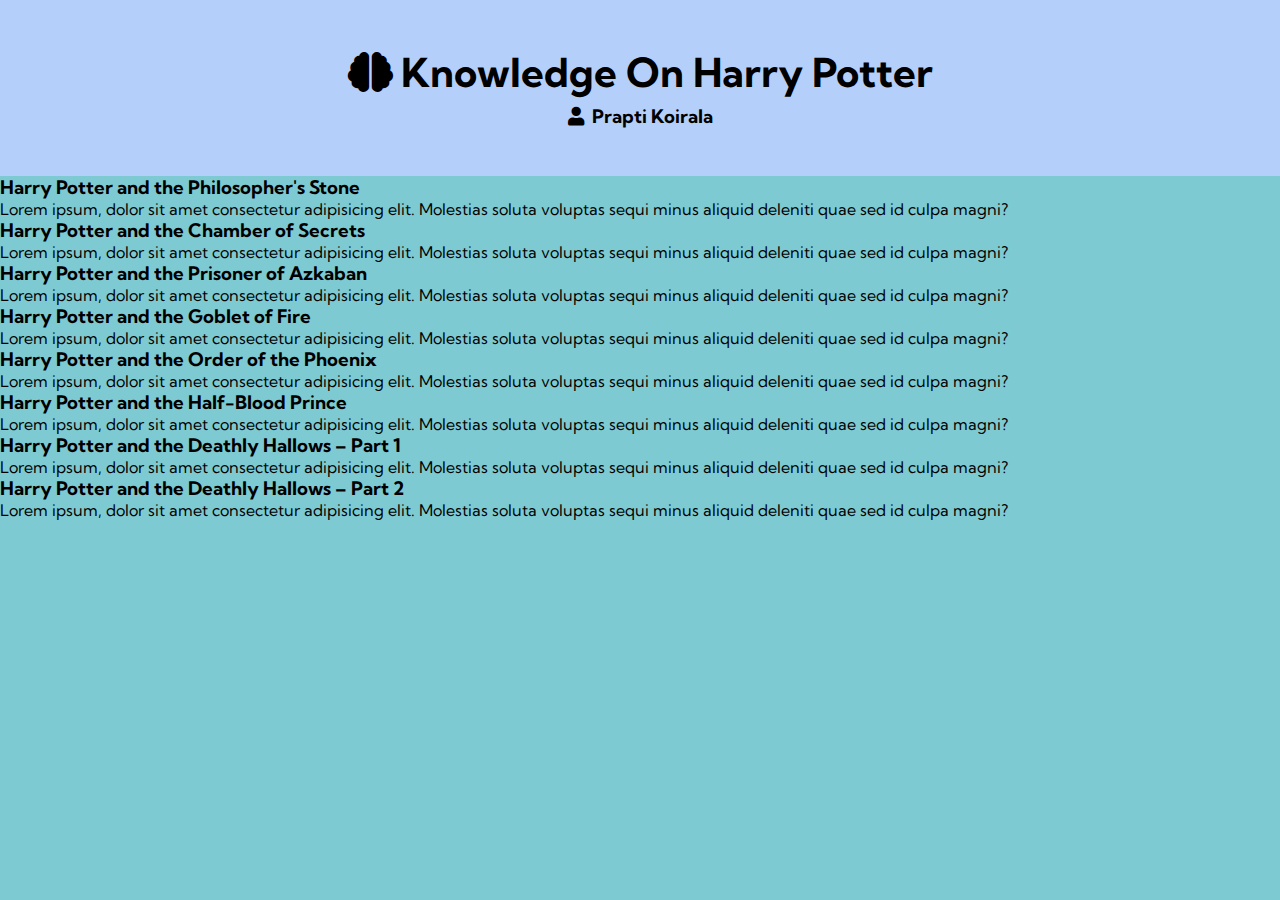
==== timeline.html @ 527f14b8 "header section" ====
<!DOCTYPE html>
<html lang="en">
<head>
    <meta charset="UTF-8">
    <meta name="viewport" content="width=device-width, initial-scale=1.0">
    <link rel="stylesheet" href="https://cdnjs.cloudflare.com/ajax/libs/font-awesome/5.14.0/css/all.min.css">
    <link href="https://fonts.googleapis.com/css2?family=Kumbh+Sans&display=swap" rel="stylesheet">
    <link rel="stylesheet" href="style.css">
    <title>Timeline</title>
</head>
<body>
    <header id="main-head">
        <div class="container">
            <h1><i class="fas fa-brain"></i>Knowledge On Harry Potter</h1>
            <h3><i class="fas fa-user"></i>Prapti Koirala</h3>
        </div>
    </header>

    <section>
        <ul>
           <li>
               <div>
                   <h3>Harry Potter and the Philosopher's Stone</h3>
                   <p>Lorem ipsum, dolor sit amet consectetur adipisicing elit. Molestias soluta voluptas sequi minus aliquid deleniti quae sed id culpa magni?</p>
               </div>
           </li>
           <li>
            <div>
                <h3>Harry Potter and the Chamber of Secrets</h3>
                <p>Lorem ipsum, dolor sit amet consectetur adipisicing elit. Molestias soluta voluptas sequi minus aliquid deleniti quae sed id culpa magni?</p>
            </div>
        </li>
        <li>
            <div>
                <h3>Harry Potter and the Prisoner of Azkaban</h3>
                <p>Lorem ipsum, dolor sit amet consectetur adipisicing elit. Molestias soluta voluptas sequi minus aliquid deleniti quae sed id culpa magni?</p>
            </div>
        </li>
        <li>
            <div>
                <h3>Harry Potter and the Goblet of Fire </h3>
                <p>Lorem ipsum, dolor sit amet consectetur adipisicing elit. Molestias soluta voluptas sequi minus aliquid deleniti quae sed id culpa magni?</p>
            </div>
        </li>
        <li>
            <div>
                <h3>Harry Potter and the Order of the Phoenix</h3>
                <p>Lorem ipsum, dolor sit amet consectetur adipisicing elit. Molestias soluta voluptas sequi minus aliquid deleniti quae sed id culpa magni?</p>
            </div>
        </li>
        <li>
            <div>
                <h3>Harry Potter and the Half-Blood Prince</h3>
                <p>Lorem ipsum, dolor sit amet consectetur adipisicing elit. Molestias soluta voluptas sequi minus aliquid deleniti quae sed id culpa magni?</p>
            </div>
        </li>
        <li>
            <div>
                <h3>Harry Potter and the Deathly Hallows – Part 1</h3>
                <p>Lorem ipsum, dolor sit amet consectetur adipisicing elit. Molestias soluta voluptas sequi minus aliquid deleniti quae sed id culpa magni?</p>
            </div>
        </li>
        <li>
            <div>
                <h3>Harry Potter and the Deathly Hallows – Part 2</h3>
                <p>Lorem ipsum, dolor sit amet consectetur adipisicing elit. Molestias soluta voluptas sequi minus aliquid deleniti quae sed id culpa magni?</p>
            </div>
        </li>
        </ul>
    </section>
</body>
</html>
---- style.css ----
:root{
    --primary-color:#7DCAD2;
    --secondary-color:#B5CFFB;
}

*{
    margin:0;
    padding:0;
    box-sizing:border-box;
}

body{
    font-family: 'Kumbh Sans', sans-serif;
    background:var(--primary-color);
}

#main-head{
    background:var(--secondary-color);
    padding:3rem 0;
}

.container{
    max-width: 1200px;
    margin:0 auto;
    text-align: center;
}

#main-head i{
    margin-right:0.5rem;
}

#main-head h1{
    font-size:2.5rem;
    margin-bottom:0.5rem;
}
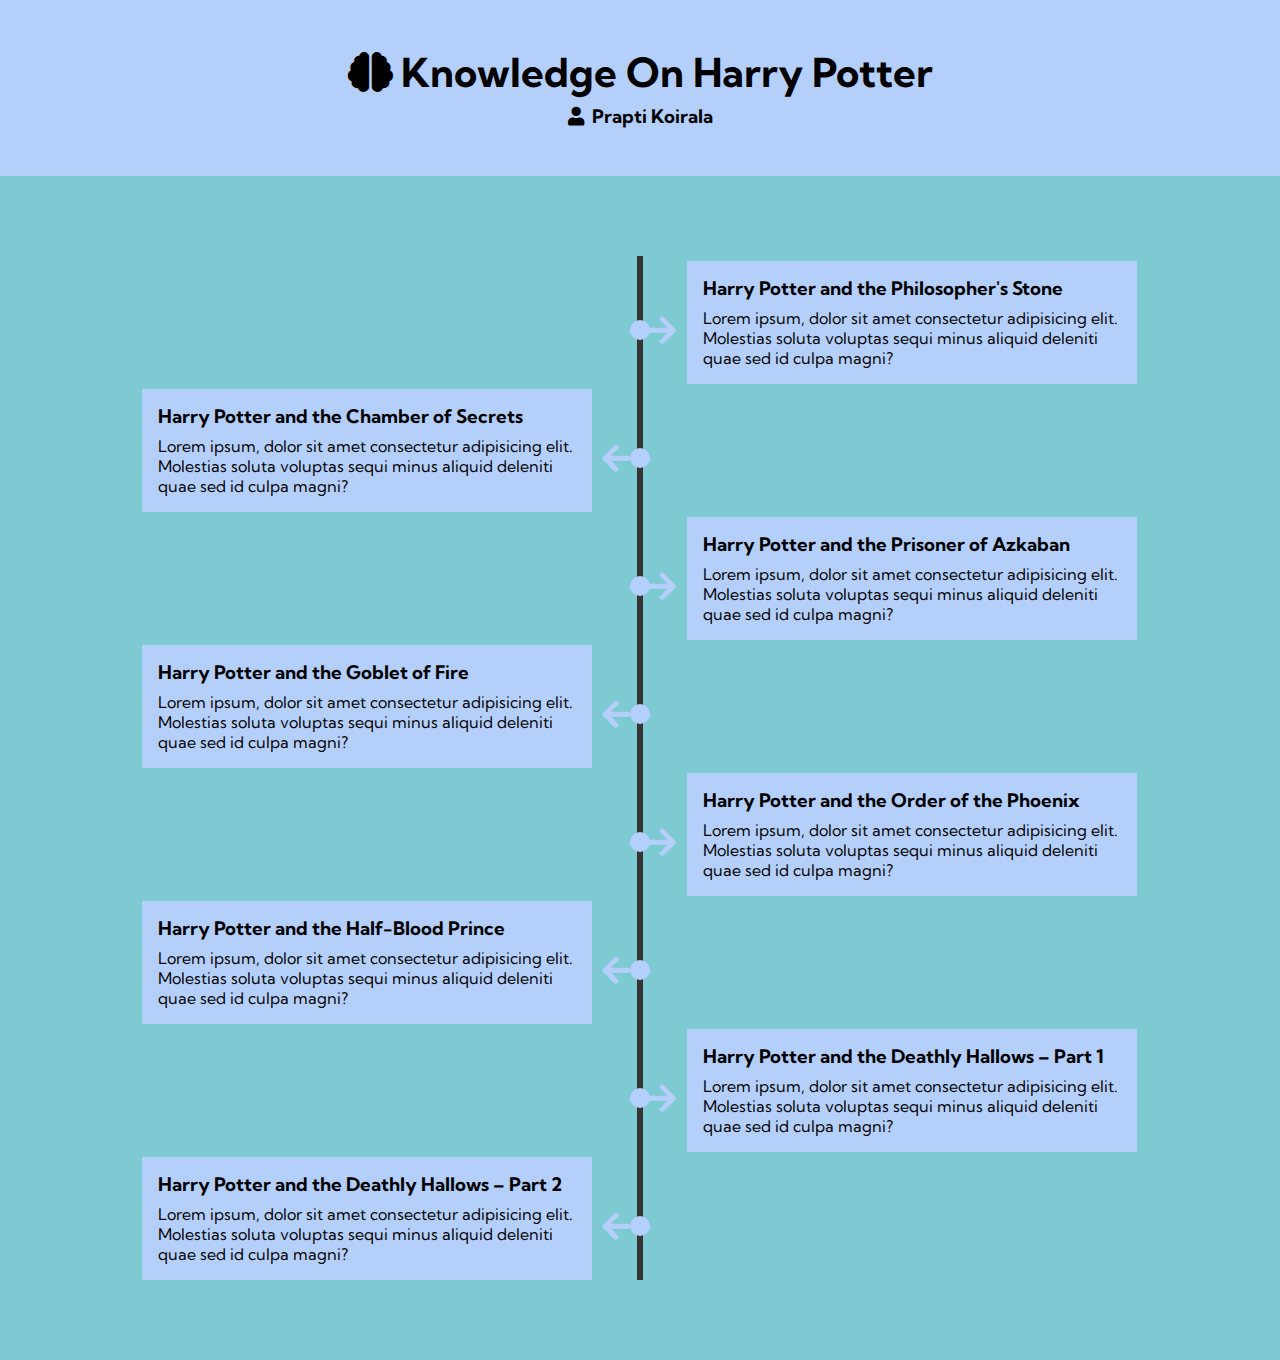
==== commit 890aff29: "timeline section complete" ====
--- a/timeline.html
+++ b/timeline.html
@@ -16,51 +16,59 @@
         </div>
     </header>
 
-    <section>
+    <section id="timeline">
         <ul>
            <li>
+               <i class="fas fa-arrow-right fa-2x  arr"></i>
                <div>
                    <h3>Harry Potter and the Philosopher's Stone</h3>
                    <p>Lorem ipsum, dolor sit amet consectetur adipisicing elit. Molestias soluta voluptas sequi minus aliquid deleniti quae sed id culpa magni?</p>
                </div>
            </li>
            <li>
-            <div>
-                <h3>Harry Potter and the Chamber of Secrets</h3>
-                <p>Lorem ipsum, dolor sit amet consectetur adipisicing elit. Molestias soluta voluptas sequi minus aliquid deleniti quae sed id culpa magni?</p>
-            </div>
+                <i class="fas fa-arrow-left  fa-2x arl"></i>
+                <div>
+                    <h3>Harry Potter and the Chamber of Secrets</h3>
+                    <p>Lorem ipsum, dolor sit amet consectetur adipisicing elit. Molestias soluta voluptas sequi minus aliquid deleniti quae sed id culpa magni?</p>
+                </div>
         </li>
         <li>
+            <i class="fas fa-arrow-right fa-2x  arr"></i>
             <div>
                 <h3>Harry Potter and the Prisoner of Azkaban</h3>
                 <p>Lorem ipsum, dolor sit amet consectetur adipisicing elit. Molestias soluta voluptas sequi minus aliquid deleniti quae sed id culpa magni?</p>
             </div>
         </li>
         <li>
+            <i class="fas fa-arrow-left  fa-2x arl"></i>
             <div>
                 <h3>Harry Potter and the Goblet of Fire </h3>
                 <p>Lorem ipsum, dolor sit amet consectetur adipisicing elit. Molestias soluta voluptas sequi minus aliquid deleniti quae sed id culpa magni?</p>
             </div>
         </li>
         <li>
+            <i class="fas fa-arrow-right fa-2x  arr"></i>
             <div>
                 <h3>Harry Potter and the Order of the Phoenix</h3>
                 <p>Lorem ipsum, dolor sit amet consectetur adipisicing elit. Molestias soluta voluptas sequi minus aliquid deleniti quae sed id culpa magni?</p>
             </div>
         </li>
         <li>
+            <i class="fas fa-arrow-left  fa-2x arl"></i>
             <div>
                 <h3>Harry Potter and the Half-Blood Prince</h3>
                 <p>Lorem ipsum, dolor sit amet consectetur adipisicing elit. Molestias soluta voluptas sequi minus aliquid deleniti quae sed id culpa magni?</p>
             </div>
         </li>
         <li>
+            <i class="fas fa-arrow-right fa-2x  arr"></i>
             <div>
                 <h3>Harry Potter and the Deathly Hallows – Part 1</h3>
                 <p>Lorem ipsum, dolor sit amet consectetur adipisicing elit. Molestias soluta voluptas sequi minus aliquid deleniti quae sed id culpa magni?</p>
             </div>
         </li>
         <li>
+            <i class="fas fa-arrow-left  fa-2x arl"></i>
             <div>
                 <h3>Harry Potter and the Deathly Hallows – Part 2</h3>
                 <p>Lorem ipsum, dolor sit amet consectetur adipisicing elit. Molestias soluta voluptas sequi minus aliquid deleniti quae sed id culpa magni?</p>
--- a/style.css
+++ b/style.css
@@ -7,6 +7,10 @@
     margin:0;
     padding:0;
     box-sizing:border-box;
+}
+
+p{
+    margin-top:0.5rem;
 }
 
 body{
@@ -32,4 +36,63 @@
 #main-head h1{
     font-size:2.5rem;
     margin-bottom:0.5rem;
-}+}
+
+#timeline ul{
+    padding:5rem 0;
+}
+
+#timeline ul li{
+    list-style: none;
+    position:relative;
+    margin:0 auto;
+    padding:4rem 0;
+    width:6px;
+    background:#333;
+} 
+
+#timeline ul li div{
+    position:relative;
+    bottom:0;
+    width:450px;
+    padding:1rem;
+    background:var(--secondary-color);
+    transition: all 1s ease-in-out;
+}
+
+#timeline ul li:nth-child(odd) div{
+    position: absolute;
+    left:50px;
+}
+
+#timeline ul li:nth-child(even) div{
+    position: absolute;
+    left:-495px;
+}
+
+#timeline ul li::after{
+    content:'';
+    position:absolute;
+    left:-7.5px;
+    height:20px;
+    width:20px;
+    border-radius: 50%;
+    background:var(--secondary-color);
+}
+
+#timeline ul li i{
+    color:var(--secondary-color);
+}
+
+#timeline ul li .arr{
+    position: absolute;
+    top:45%;
+    left:11px;
+}
+
+#timeline ul li .arl{
+    position: absolute;
+    top:45%;
+    right:13px;
+}
+
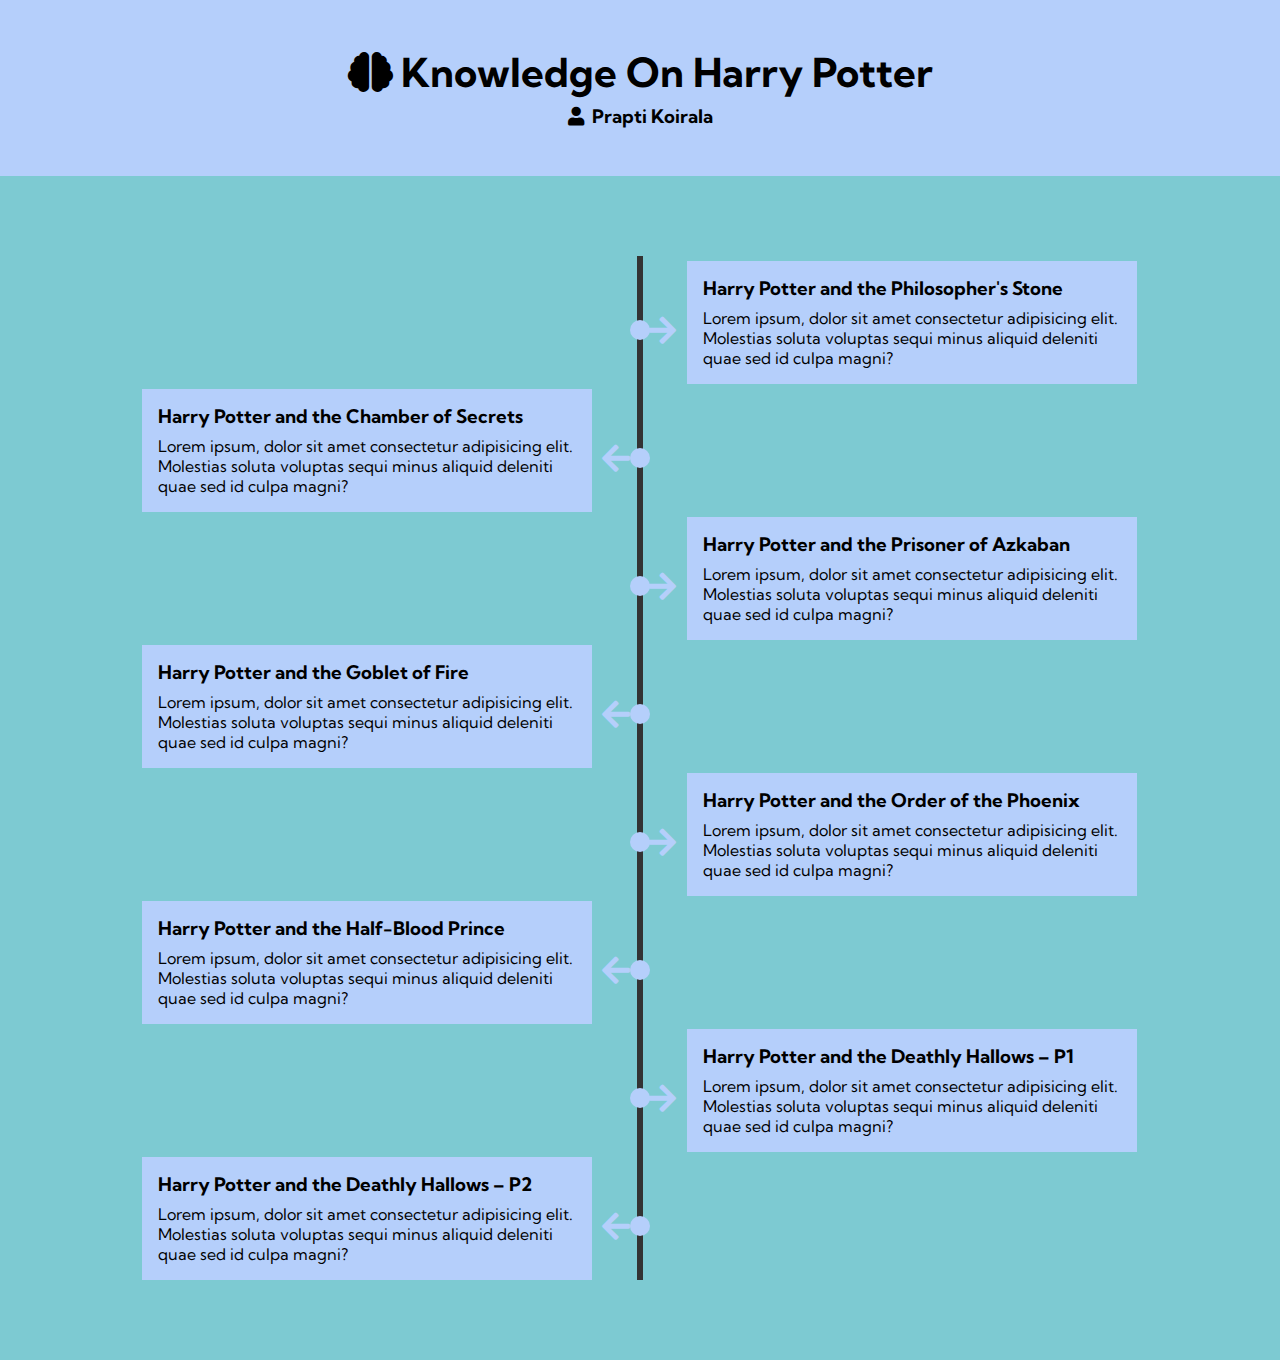
==== commit 1e936b63: "responsive timeline" ====
--- a/timeline.html
+++ b/timeline.html
@@ -63,14 +63,14 @@
         <li>
             <i class="fas fa-arrow-right fa-2x  arr"></i>
             <div>
-                <h3>Harry Potter and the Deathly Hallows – Part 1</h3>
+                <h3>Harry Potter and the Deathly Hallows – P1</h3>
                 <p>Lorem ipsum, dolor sit amet consectetur adipisicing elit. Molestias soluta voluptas sequi minus aliquid deleniti quae sed id culpa magni?</p>
             </div>
         </li>
         <li>
             <i class="fas fa-arrow-left  fa-2x arl"></i>
             <div>
-                <h3>Harry Potter and the Deathly Hallows – Part 2</h3>
+                <h3>Harry Potter and the Deathly Hallows – P2</h3>
                 <p>Lorem ipsum, dolor sit amet consectetur adipisicing elit. Molestias soluta voluptas sequi minus aliquid deleniti quae sed id culpa magni?</p>
             </div>
         </li>
--- a/style.css
+++ b/style.css
@@ -16,6 +16,7 @@
 body{
     font-family: 'Kumbh Sans', sans-serif;
     background:var(--primary-color);
+    overflow-x: hidden;
 }
 
 #main-head{
@@ -57,7 +58,7 @@
     width:450px;
     padding:1rem;
     background:var(--secondary-color);
-    transition: all 1s ease-in-out;
+    transition: all 0.5s ease-in-out;
 }
 
 #timeline ul li:nth-child(odd) div{
@@ -73,11 +74,12 @@
 #timeline ul li::after{
     content:'';
     position:absolute;
-    left:-7.5px;
+    left:50%;
     height:20px;
     width:20px;
     border-radius: 50%;
     background:var(--secondary-color);
+    transform: translateX(-50%);
 }
 
 #timeline ul li i{
@@ -96,3 +98,48 @@
     right:13px;
 }
 
+@media(max-width: 1050px) {
+    #timeline ul li div{
+        width:300px;
+    }
+
+    #timeline ul li:nth-child(even) div{
+        position: absolute;
+        left:-345px;
+    }
+}
+
+@media(max-width: 750px){
+    #timeline ul li{
+        margin-left:2.5rem;
+    }
+
+    #timeline ul li div{
+        width: calc(100vw - 120px);
+    }
+
+    #timeline ul li:nth-child(even) div{
+        position: absolute;
+        left:50px;
+    }
+
+    #timeline ul li .arl{
+        position: absolute;
+        left:38px;
+        transform:rotate(180deg);
+    }
+} 
+
+@media(max-width: 550px){
+    #timeline h3{
+        font-size:1.1rem;
+    }
+
+    #timeline p{
+        font-size:0.99rem;
+    }
+
+    #timeline ul li div{
+        padding:0.7rem;
+    }
+}